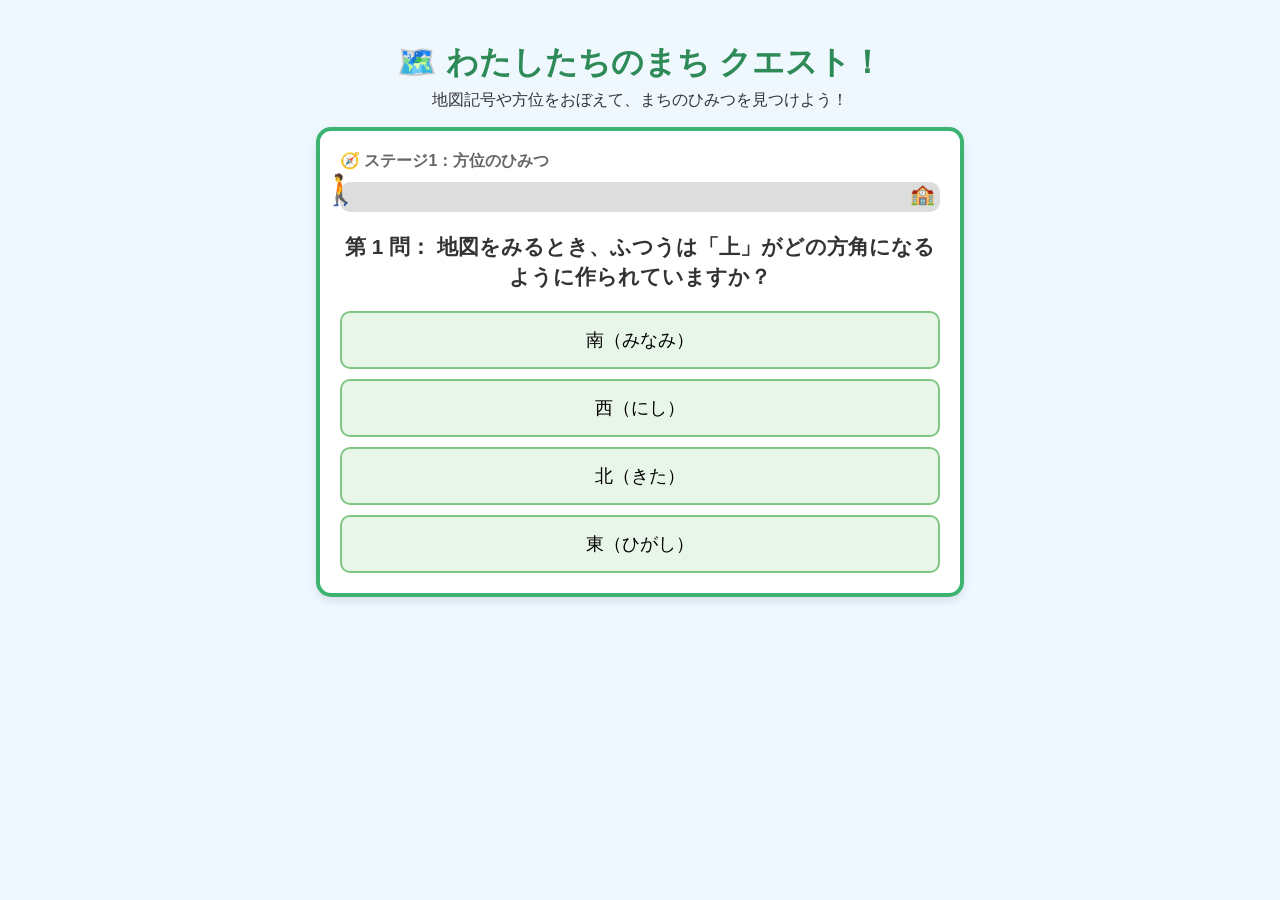
==== unit1.html @ 528d269c "feat: connect unit1.html to badge collection" ====
<!DOCTYPE html>
<html lang="ja">
<head>
    <meta charset="UTF-8">
    <meta name="viewport" content="width=device-width, initial-scale=1.0">
    <title>① わたしたちのまち - たんけんクエスト</title>
    <style>
        body { font-family: 'Hiragino Maru Gothic ProN', 'Meiryo', sans-serif; background-color: #f0f8ff; color: #333; text-align: center; margin: 0; padding: 20px; }
        h1 { color: #2e8b57; margin-bottom: 5px; }
        .game-container { background-color: white; max-width: 600px; margin: 0 auto; border-radius: 15px; padding: 20px; box-shadow: 0 4px 10px rgba(0,0,0,0.1); border: 4px solid #3cb371; }
        
        .status-bar { display: flex; justify-content: space-between; align-items: center; margin-bottom: 10px; font-weight: bold; }
        .combo-text { color: #e91e63; font-size: 1.2em; animation: bounce 0.3s ease; }
        @keyframes bounce { 0% {transform: scale(1);} 50% {transform: scale(1.2);} 100% {transform: scale(1);} }

        .progress-container { width: 100%; background-color: #ddd; border-radius: 10px; margin-bottom: 20px; height: 30px; position: relative; }
        .progress-bar { height: 100%; background-color: #3cb371; border-radius: 10px; width: 0%; transition: width 0.5s ease; }
        .player-icon { position: absolute; top: -10px; left: 0%; font-size: 30px; transition: left 0.5s ease; transform: translateX(-50%); }
        .goal-icon { position: absolute; top: 0; right: 5px; font-size: 20px; }
        
        .question-text { font-size: 1.3em; margin-bottom: 20px; font-weight: bold; min-height: 2em; line-height: 1.4; }
        .question-image { max-width: 100%; height: auto; max-height: 150px; margin-bottom: 20px; border: 2px solid #ddd; border-radius: 10px; display: none; }
        
        .choices { display: flex; flex-direction: column; gap: 10px; }
        .choice-btn { background-color: #e8f5e9; border: 2px solid #81c784; border-radius: 10px; padding: 15px; font-size: 1.1em; cursor: pointer; transition: all 0.2s; }
        .choice-btn:hover { background-color: #c8e6c9; transform: translateY(-2px); }
        .choice-btn:disabled { cursor: not-allowed; opacity: 0.8; }

        #explanation-area { display: none; margin-top: 20px; padding: 15px; background-color: #e8f5e9; border: 2px dashed #4caf50; border-radius: 10px; text-align: left; font-size: 1.1em; color: #1b5e20; }
        .next-btn { margin-top: 15px; padding: 15px 30px; background-color: #4caf50; color: white; border: none; border-radius: 30px; font-size: 1.2em; font-weight: bold; cursor: pointer; width: 100%; box-shadow: 0 4px 0 #2e7d32; }
        .next-btn:active { transform: translateY(4px); box-shadow: none; }

        #result-area { display: none; }
        .result-title { font-size: 2em; color: #ff9800; margin-bottom: 10px; }
        .reflection-box { background-color: #fff9c4; border: 2px solid #fbc02d; border-radius: 10px; padding: 15px; margin: 20px 0; text-align: left; }
        .back-btn { display: inline-block; margin-top: 20px; padding: 10px 20px; background-color: #ff9800; color: white; text-decoration: none; border-radius: 10px; font-weight: bold; }
    </style>
</head>
<body>

    <h1>🗺️ わたしたちのまち クエスト！</h1>
    <p style="margin-top:0;">地図記号や方位をおぼえて、まちのひみつを見つけよう！</p>

    <div class="game-container" id="game-area">
        <div class="status-bar">
            <span id="stage-info" style="color: #666;"></span>
            <span id="combo-display" class="combo-text"></span>
        </div>

        <div class="progress-container">
            <div class="progress-bar" id="progress-bar"></div>
            <div class="player-icon" id="player-icon">🚶</div>
            <div class="goal-icon">🏫</div>
        </div>

        <div class="question-text" id="question-text">ロード中...</div>
        <img id="question-image" class="question-image" src="" alt="問題の画像">
        
        <div class="choices" id="choices-area"></div>

        <div id="explanation-area">
            <div style="font-weight:bold; margin-bottom:5px;">💡 はっけんメモ（なぜかな？）</div>
            <div id="explanation-text"></div>
            <button class="next-btn" onclick="nextQuestion()">次のたんけんへ ➡️</button>
        </div>
    </div>

    <div class="game-container" id="result-area">
        <div class="result-title">たんけん しゅうりょう！</div>
        <p style="font-size: 1.5em;">せいかい：<span id="score"></span> / 10</p>
        <p style="font-size: 1.2em; color: #e91e63; font-weight: bold;">最大連続正解：<span id="max-combo"></span> コンボ！</p>
        <div id="rank-text" style="font-size: 1.3em; font-weight: bold; margin: 10px 0;"></div>
        
        <div class="reflection-box">
            <h3 style="margin-top:0; color: #f57f17;">📝 ノートにふり返りを書こう！</h3>
            <p>きみが一番<b>「おもしろい！」「なるほど！」</b>と思った地図記号や、まちのひみつは何だったかな？<br>理由と一緒に、ノートにまとめてみよう。</p>
        </div>

        <button class="choice-btn" style="width:100%; margin-bottom:10px;" onclick="initGame()">もういちど たんけんする</button>
        <a href="index.html" class="back-btn" style="width:90%;">🏠 ポータルにもどる</a>
    </div>

    <script>
        const AudioContext = window.AudioContext || window.webkitAudioContext;
        let audioCtx;

        function playTone(freq, type, duration, vol=0.1) {
            if (!audioCtx) audioCtx = new AudioContext();
            if (audioCtx.state === 'suspended') audioCtx.resume();
            const oscillator = audioCtx.createOscillator();
            const gainNode = audioCtx.createGain();
            oscillator.type = type;
            oscillator.frequency.value = freq;
            gainNode.gain.setValueAtTime(vol, audioCtx.currentTime);
            gainNode.gain.exponentialRampToValueAtTime(0.001, audioCtx.currentTime + duration);
            oscillator.connect(gainNode);
            gainNode.connect(audioCtx.destination);
            oscillator.start();
            oscillator.stop(audioCtx.currentTime + duration);
        }
        function playSound(type) {
            if (type === 'correct') { playTone(523.25, 'sine', 0.1); setTimeout(() => playTone(659.25, 'sine', 0.2), 100); }
            else if (type === 'incorrect') { playTone(250, 'sawtooth', 0.2, 0.2); setTimeout(() => playTone(200, 'sawtooth', 0.3, 0.2), 150); }
            else if (type === 'clear') { playTone(523.25, 'square', 0.15); setTimeout(() => playTone(523.25, 'square', 0.15), 150); setTimeout(() => playTone(523.25, 'square', 0.15), 300); setTimeout(() => playTone(783.99, 'square', 0.4), 450); }
        }

        const allQuestions = {
            stage1: [
                { q: "太陽がのぼる方角は、どこですか？", c: ["東（ひがし）", "西（にし）", "南（みなみ）", "北（きた）"], a: "東（ひがし）", exp: "朝、太陽は東からのぼって、夕方に西へしずむんだね。これを覚えておくと方位がわかるよ！" },
                { q: "地図をみるとき、ふつうは「上」がどの方角になるように作られていますか？", c: ["北（きた）", "南（みなみ）", "東（ひがし）", "西（にし）"], a: "北（きた）", exp: "地図はいつも「北」が上になるように作られているよ。方位記号の「４」みたいなマークも上を指しているね。" },
                { q: "まちの様子を調べるとき、高いところから見るとどうなりますか？", c: ["遠くまでよく見える", "何も見えなくなる", "声がよく聞こえる"], a: "遠くまでよく見える", exp: "高いところから見ると、まち全体の広がりや、どこに何があるかが一目でわかるね！" }
            ],
            stage2: [
                { q: "「文」という形の地図記号は、何を表していますか？", c: ["学校", "図書館", "交番"], a: "学校", exp: "昔、学校で字（文）を習ったことから「文」という形になったんだよ。" },
                { q: "「交番（こうばん）」を表す地図記号は、どんな形ですか？", c: ["✕（ばつ）の形", "＋（プラス）の形", "〒の形"], a: "✕（ばつ）の形", exp: "交番でおまわりさんが持っている警棒（けいぼう）を交差させた形からきているんだ。" },
                { q: "消防署（しょうぼうしょ）を表す地図記号は、何の形からできていますか？", c: ["さすまた（昔の道具）の形", "ホースの形", "消防車の形"], a: "さすまた（昔の道具）の形", exp: "昔、火事のときに家をこわして火を消すために使っていた「さすまた」という道具の形だよ。" },
                { q: "市役所や区役所を表す地図記号はどれですか？", c: ["◎（二重丸）", "〒の形", "十（漢字のじゅう）"], a: "◎（二重丸）", exp: "まちの中心になる大切な場所だから、◎（二重丸）で地図の中でも目立つようになっているんだ。" },
                { q: "「〒」の形の地図記号は、何を表していますか？", c: ["郵便局（ゆうびんきょく）", "病院", "神社"], a: "郵便局（ゆうびんきょく）", exp: "郵便をあつかっていた「ていしんしょう（逓信省）」という昔の役所の「テ」というカタカナからきているよ。" },
                { q: "「十」の形の地図記号は、何を表していますか？", c: ["病院", "お寺", "交番"], a: "病院", exp: "病院や救急箱、救急車などでよく見る「十字」の形からきているよ。" }
            ],
            stage3: [
                { q: "まちの様子を地図にまとめるとき、便利なものは何ですか？", c: ["地図記号", "温度計", "ストップウォッチ"], a: "地図記号", exp: "文字で「がっこう」と書くよりも、記号を使ったほうが地図がすっきりして見やすくなるね！" },
                { q: "地図の中で、田んぼや畑が多いところには、どんなものがよくありますか？", c: ["ため池や用水路", "大きなビル", "たくさんの電車"], a: "ため池や用水路", exp: "作物（お米や野菜）を育てるためには、たくさんのお水が必要だからだね。" }
            ],
            boss: { 
                q: "みんなにわかりやすい「まちの地図」を作るとき、いちばん大切なことは何かな？", 
                c: ["方位や地図記号を使って、だれが見ても正しくわかるようにかく", "自分の好きな絵だけを、好きなようにかく", "字をできるだけ小さくかいて、たくさん詰めこむ"], 
                a: "方位や地図記号を使って、だれが見ても正しくわかるようにかく", 
                exp: "すばらしい！地図は自分だけじゃなく、他の人が見ても「まちの様子」が正しく伝わることが一番大切なんだね！" 
            }
        };

        let currentQuestions = [];
        let currentQuestionIndex = 0;
        let score = 0, combo = 0, maxCombo = 0;

        function shuffleArray(array) { const newArray = [...array]; for (let i = newArray.length - 1; i > 0; i--) { const j = Math.floor(Math.random() * (i + 1)); [newArray[i], newArray[j]] = [newArray[j], newArray[i]]; } return newArray; }

        function initGame() {
            const s1 = shuffleArray(allQuestions.stage1).slice(0, 3);
            const s2 = shuffleArray(allQuestions.stage2).slice(0, 4);
            const s3 = shuffleArray(allQuestions.stage3).slice(0, 2);
            
            currentQuestions = [...s1, ...s2, ...s3, allQuestions.boss];
            currentQuestionIndex = 0; score = 0; combo = 0; maxCombo = 0;

            document.getElementById('result-area').style.display = 'none';
            document.getElementById('game-area').style.display = 'block';
            document.getElementById('combo-display').textContent = "";
            
            updateProgress();
            showQuestion();
        }

        function showQuestion() {
            document.getElementById('explanation-area').style.display = 'none';
            const qData = currentQuestions[currentQuestionIndex];
            const choicesArea = document.getElementById('choices-area');
            const stageInfo = document.getElementById('stage-info');
            
            if(currentQuestionIndex < 3) stageInfo.textContent = "🧭 ステージ1：方位のひみつ";
            else if(currentQuestionIndex < 7) stageInfo.textContent = "🗺️ ステージ2：地図記号のひみつ";
            else if(currentQuestionIndex < 9) stageInfo.textContent = "🏡 ステージ3：まちの様子";
            else stageInfo.textContent = "👑 さいごの試練：たんけん隊長へ";

            document.getElementById('question-text').textContent = `第 ${currentQuestionIndex + 1} 問： ${qData.q}`;
            
            choicesArea.innerHTML = '';
            const shuffledChoices = shuffleArray(qData.c);

            shuffledChoices.forEach(choice => {
                const btn = document.createElement('button');
                btn.className = 'choice-btn';
                btn.textContent = choice;
                btn.onclick = () => checkAnswer(choice, qData.a, qData.exp, btn);
                choicesArea.appendChild(btn);
            });
        }

        function checkAnswer(selected, correct, expText, btn) {
            const buttons = document.querySelectorAll('.choice-btn');
            buttons.forEach(b => b.disabled = true);

            if (selected === correct) {
                playSound('correct');
                btn.style.backgroundColor = '#81c784';
                btn.innerHTML = "⭕ せいかい！<br>" + btn.textContent;
                score++; combo++;
                if(combo > maxCombo) maxCombo = combo;
                if(combo > 1) document.getElementById('combo-display').textContent = `${combo} 連続正解中！🔥`;
            } else {
                playSound('incorrect');
                btn.style.backgroundColor = '#e57373';
                btn.innerHTML = "❌ ざんねん！<br>" + btn.textContent;
                combo = 0; document.getElementById('combo-display').textContent = "";
                buttons.forEach(b => {
                    if(b.textContent === correct) {
                        b.style.backgroundColor = '#81c784';
                        b.innerHTML = "⭕ こっちが正解！<br>" + b.textContent;
                    }
                });
            }
            document.getElementById('explanation-text').textContent = expText;
            document.getElementById('explanation-area').style.display = 'block';
        }

        function nextQuestion() {
            currentQuestionIndex++;
            updateProgress();
            if (currentQuestionIndex < currentQuestions.length) { showQuestion(); } else { showResult(); }
        }

        function updateProgress() {
            const percentage = (currentQuestionIndex / 10) * 100;
            document.getElementById('progress-bar').style.width = percentage + '%';
            document.getElementById('player-icon').style.left = percentage + '%';
        }

        function showResult() {
            playSound('clear');
            document.getElementById('game-area').style.display = 'none';
            document.getElementById('result-area').style.display = 'block';
            document.getElementById('score').textContent = score;
            document.getElementById('max-combo').textContent = maxCombo;

            let rank = "";
            if (score === 10) rank = "👑 すばらしい！きみは「まちたんけん名人」だ！";
            else if (score >= 8) rank = "🎖️ すごい！「ベテランたんけん隊長」だ！";
            else if (score >= 5) rank = "🚶 よくがんばった！「一人前たんけん隊員」だ！";
            else rank = "🐣 まだまだこれから！「みならい隊員」だ！";
            document.getElementById('rank-text').textContent = rank;
        }

        window.onload = initGame;
    </script>
    <script src="badges.js"></script>
</body>
</html>
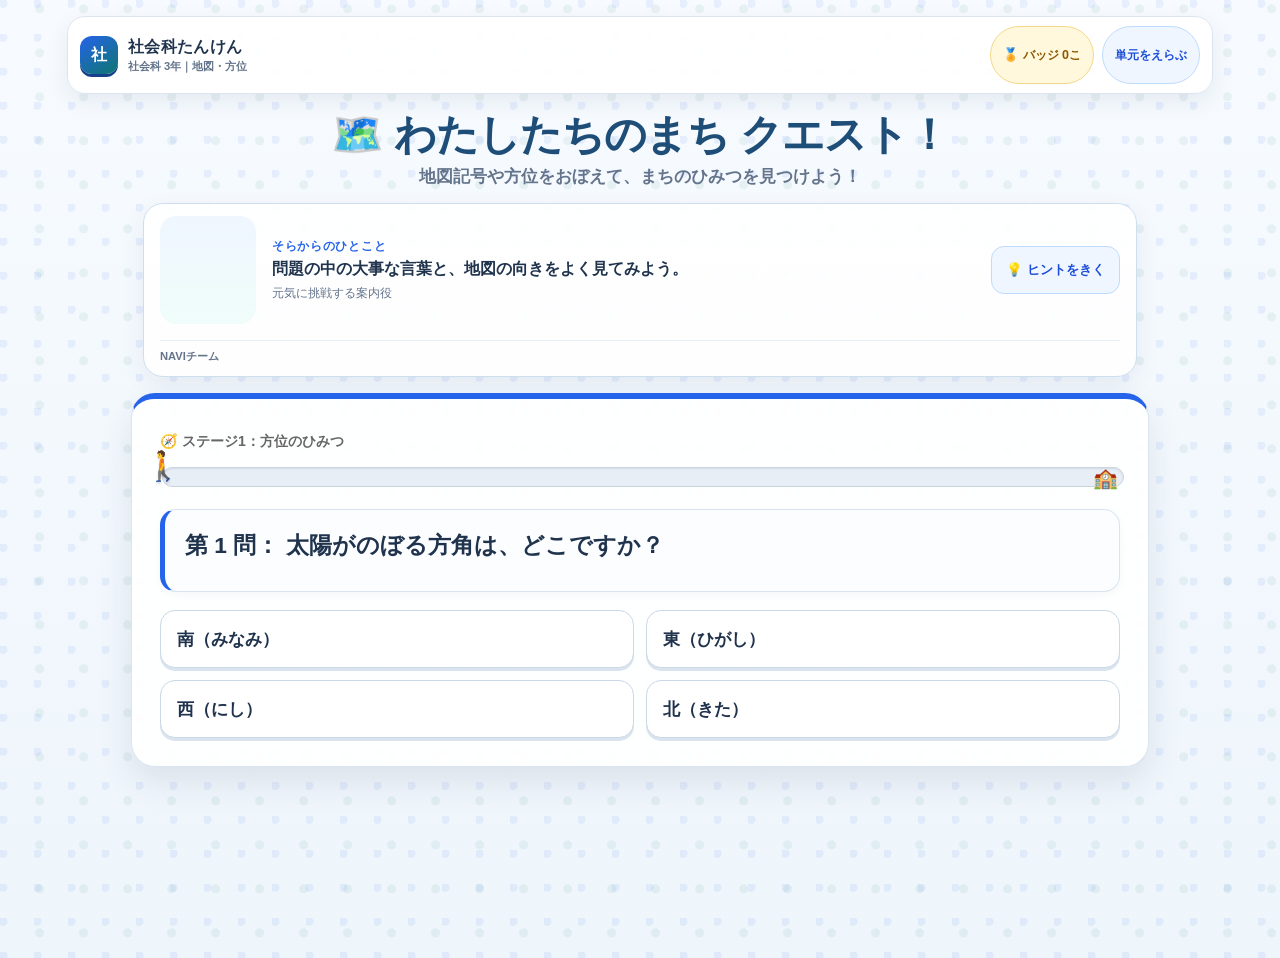
==== commit d5a4d70a: "Apply edu-kit shell and NAVI guidance to unit1.html" ====
--- a/unit1.html
+++ b/unit1.html
@@ -35,7 +35,14 @@
         .reflection-box { background-color: #fff9c4; border: 2px solid #fbc02d; border-radius: 10px; padding: 15px; margin: 20px 0; text-align: left; }
         .back-btn { display: inline-block; margin-top: 20px; padding: 10px 20px; background-color: #ff9800; color: white; text-decoration: none; border-radius: 10px; font-weight: bold; }
     </style>
-</head>
+
+    <!-- edu-kit shared learning styles -->
+    <link rel="stylesheet" href="https://tt-sensei.github.io/edu-effects/css/edu-effects.css">
+    <link rel="stylesheet" href="https://tt-sensei.github.io/edu-effects/css/edu-learning.css">
+    <link rel="stylesheet" href="https://tt-sensei.github.io/edu-effects/css/edu-effects-library.css">
+    <link rel="stylesheet" href="https://tt-sensei.github.io/edu-effects/css/edu-effects-learning-motion.css">
+    <link rel="stylesheet" href="edu-kit-social.css">
+  </head>
 <body>
 
     <h1>🗺️ わたしたちのまち クエスト！</h1>
@@ -233,6 +240,10 @@
 
         window.onload = initGame;
     </script>
+    <!-- edu-kit shared effects and social-studies support -->
+    <script src="https://tt-sensei.github.io/edu-effects/js/edu-effects.js"></script>
+    <script src="edu-kit-social.js"></script>
     <script src="badges.js"></script>
+
 </body>
 </html>
--- a/edu-kit-social.css
+++ b/edu-kit-social.css
@@ -0,0 +1,664 @@
+/* edu-kit selected social-studies shell */
+:root {
+  --social-ink: #20334d;
+  --social-muted: #64748b;
+  --social-line: #dbe4ef;
+  --social-paper: #f5f8fc;
+  --social-blue: #2563eb;
+  --social-teal: #0f766e;
+  --social-gold: #d79b38;
+  --social-coral: #dc713c;
+}
+
+body.edu-page {
+  min-width: 320px;
+  color: var(--social-ink);
+  font-family: -apple-system, BlinkMacSystemFont, "Segoe UI", "Noto Sans JP",
+    "Hiragino Kaku Gothic ProN", Meiryo, sans-serif;
+  -webkit-font-smoothing: antialiased;
+}
+
+.edu-kit-topbar {
+  width: min(100%, 1120px);
+  min-height: 58px;
+  display: flex;
+  align-items: center;
+  justify-content: space-between;
+  gap: 14px;
+  margin: 0 auto 16px;
+  padding: 9px 12px;
+  border: 1px solid var(--social-line);
+  border-radius: 18px;
+  background: rgb(255 255 255 / 94%);
+  box-shadow: 0 8px 22px rgb(31 50 78 / 8%);
+  position: sticky;
+  top: 10px;
+  z-index: 15;
+  text-align: left;
+}
+
+.edu-kit-brand {
+  display: inline-flex;
+  align-items: center;
+  gap: 10px;
+  min-width: 0;
+  color: var(--social-ink);
+  text-decoration: none;
+}
+
+.edu-kit-brand-mark {
+  display: grid;
+  place-items: center;
+  flex: 0 0 auto;
+  width: 38px;
+  height: 38px;
+  border-radius: 12px;
+  color: #fff;
+  background: linear-gradient(145deg, #2563eb, #0f766e);
+  font-weight: 950;
+  box-shadow: 0 3px 0 #173f8a;
+}
+
+.edu-kit-brand-copy {
+  min-width: 0;
+  line-height: 1.25;
+}
+
+.edu-kit-brand-copy strong {
+  display: block;
+  font-size: .98rem;
+  letter-spacing: .02em;
+}
+
+.edu-kit-brand-copy small {
+  display: block;
+  margin-top: 2px;
+  color: var(--social-muted);
+  font-size: .7rem;
+  font-weight: 700;
+}
+
+.edu-kit-topbar-actions {
+  display: flex;
+  align-items: center;
+  justify-content: flex-end;
+  gap: 8px;
+  flex-wrap: wrap;
+}
+
+.edu-kit-badge-count,
+.edu-kit-home-link {
+  min-height: 40px;
+  display: inline-flex;
+  align-items: center;
+  justify-content: center;
+  padding: 8px 12px;
+  border-radius: 999px;
+  font-size: .78rem;
+  font-weight: 850;
+  white-space: nowrap;
+}
+
+.edu-kit-badge-count {
+  color: #8a5700;
+  border: 1px solid #f4d889;
+  background: #fff8dc;
+}
+
+.edu-kit-home-link {
+  color: #1d4ed8;
+  border: 1px solid #bfdbfe;
+  background: #eff6ff;
+  text-decoration: none;
+}
+
+.edu-kit-home-link:hover,
+.edu-kit-home-link:focus-visible {
+  background: #dbeafe;
+}
+
+body.edu-unit-page {
+  min-height: 100vh;
+  padding: 16px 16px 42px;
+  background:
+    radial-gradient(circle at 9% 10%, rgb(37 99 235 / 8%) 0 4px, transparent 5px),
+    radial-gradient(circle at 90% 20%, rgb(15 118 110 / 7%) 0 4px, transparent 5px),
+    linear-gradient(180deg, #f7fbff 0%, #eef5fb 100%);
+  background-size: 34px 34px, 44px 44px, auto;
+}
+
+body.edu-unit-page > h1 {
+  width: min(100%, 1000px);
+  margin: 10px auto 4px;
+  color: #1e4d78;
+  font-size: clamp(1.65rem, 3.8vw, 2.65rem);
+  line-height: 1.2;
+  letter-spacing: -.025em;
+}
+
+body.edu-unit-page > p.edu-unit-lead {
+  width: min(100%, 840px);
+  margin: 0 auto 15px !important;
+  color: var(--social-muted);
+  font-size: clamp(.9rem, 1.7vw, 1.05rem);
+  font-weight: 700;
+}
+
+.edu-coach {
+  width: min(100%, 960px);
+  display: grid;
+  grid-template-columns: 96px minmax(0, 1fr) auto;
+  align-items: center;
+  gap: 16px;
+  margin: 0 auto 16px;
+  padding: 12px 16px;
+  border: 1px solid #cddfed;
+  border-radius: 20px;
+  background: rgb(255 255 255 / 92%);
+  box-shadow: 0 8px 24px rgb(31 50 78 / 7%);
+  text-align: left;
+}
+
+.edu-coach-figure {
+  display: grid;
+  place-items: end center;
+  align-self: stretch;
+  min-height: 108px;
+  border-radius: 16px;
+  background: linear-gradient(180deg, #eff6ff, #f0fdfa);
+  overflow: hidden;
+}
+
+.edu-coach-figure img {
+  width: 86px;
+  height: 118px;
+  object-fit: contain;
+  object-position: bottom center;
+}
+
+.edu-coach-copy {
+  min-width: 0;
+}
+
+.edu-coach-label {
+  display: block;
+  margin-bottom: 3px;
+  color: #2563eb;
+  font-size: .72rem;
+  font-weight: 900;
+  letter-spacing: .06em;
+}
+
+.edu-coach-speech {
+  margin: 0;
+  color: var(--social-ink);
+  font-size: clamp(.88rem, 1.8vw, 1rem);
+  font-weight: 750;
+  line-height: 1.55;
+}
+
+.edu-coach-role {
+  margin: 4px 0 0;
+  color: var(--social-muted);
+  font-size: .72rem;
+}
+
+.edu-hint-button {
+  min-height: 48px;
+  padding: 10px 14px;
+  border: 1px solid #bfdbfe;
+  border-radius: 13px;
+  color: #1d4ed8;
+  background: #eff6ff;
+  font-weight: 850;
+  white-space: nowrap;
+}
+
+.edu-hint-button:hover,
+.edu-hint-button:focus-visible {
+  background: #dbeafe;
+}
+
+.edu-coach-team {
+  grid-column: 1 / -1;
+  display: flex;
+  align-items: center;
+  gap: 10px;
+  padding-top: 8px;
+  border-top: 1px solid #e7eef6;
+}
+
+.edu-coach-team-label {
+  flex: 0 0 auto;
+  color: var(--social-muted);
+  font-size: .7rem;
+  font-weight: 850;
+}
+
+.edu-coach-team-list {
+  min-width: 0;
+  display: flex;
+  align-items: end;
+  gap: 3px;
+}
+
+.edu-coach-team-list img {
+  width: 34px;
+  height: 40px;
+  object-fit: contain;
+  object-position: bottom center;
+}
+
+body.edu-unit-page .game-container {
+  width: min(100%, 960px);
+  max-width: 960px;
+  margin: 0 auto 18px;
+  padding: clamp(16px, 3vw, 28px);
+  border: 1px solid var(--social-line);
+  border-radius: 24px;
+  background: rgb(255 255 255 / 96%);
+  box-shadow: 0 14px 34px rgb(31 50 78 / 10%);
+}
+
+body.edu-unit-page #game-area {
+  border-top: 6px solid var(--social-blue);
+}
+
+body.edu-unit-page #result-area {
+  border-top: 6px solid var(--social-gold);
+}
+
+body.edu-unit-page .status-bar {
+  min-height: 30px;
+  color: var(--social-muted);
+  font-size: .88rem;
+}
+
+body.edu-unit-page .progress-container {
+  height: 18px;
+  margin: 8px 2px 22px;
+  border: 1px solid #cbd5e1;
+  border-radius: 999px;
+  background: #e8eef5;
+  box-shadow: inset 0 1px 2px rgb(31 50 78 / 10%);
+}
+
+body.edu-unit-page .progress-bar {
+  background: linear-gradient(90deg, #2563eb, #0f766e);
+}
+
+body.edu-unit-page .player-icon {
+  top: -19px;
+  font-size: 29px;
+  filter: drop-shadow(0 2px 1px rgb(31 50 78 / 18%));
+}
+
+body.edu-unit-page .goal-icon {
+  top: -2px;
+}
+
+body.edu-unit-page .question-text {
+  margin: 0 0 18px;
+  padding: 18px 20px;
+  border: 1px solid #d8e4ef;
+  border-left: 5px solid var(--social-blue);
+  border-radius: 16px;
+  color: var(--social-ink);
+  background: #fbfdff;
+  font-size: clamp(1.1rem, 2.4vw, 1.42rem);
+  line-height: 1.55;
+  text-align: left;
+  box-shadow: 0 3px 10px rgb(31 50 78 / 4%);
+}
+
+body.edu-unit-page .choices {
+  display: grid;
+  grid-template-columns: repeat(2, minmax(0, 1fr));
+  gap: 12px;
+}
+
+body.edu-unit-page .choice-btn {
+  width: 100%;
+  min-height: 58px;
+  padding: 13px 16px;
+  border: 1px solid #cbd8e6;
+  border-radius: 15px;
+  color: var(--social-ink);
+  background: #fff;
+  font-size: clamp(.95rem, 1.8vw, 1.08rem);
+  font-weight: 750;
+  line-height: 1.4;
+  text-align: left;
+  box-shadow: 0 3px 0 #d9e4ef;
+  position: relative;
+}
+
+body.edu-unit-page .choice-btn:hover {
+  border-color: #93c5fd;
+  background: #eff6ff;
+  transform: translateY(-1px);
+}
+
+body.edu-unit-page .choice-btn:active {
+  transform: translateY(2px);
+  box-shadow: none;
+}
+
+body.edu-unit-page #explanation-area {
+  margin-top: 18px;
+  padding: 17px;
+  border: 1px solid #bbd8ca;
+  border-left: 5px solid var(--social-teal);
+  border-radius: 16px;
+  color: #1f513f;
+  background: #f1fbf7;
+  font-size: 1rem;
+  line-height: 1.65;
+  text-align: left;
+}
+
+body.edu-unit-page .next-btn {
+  min-height: 52px;
+  margin-top: 15px;
+  border-radius: 14px;
+  font-size: 1.05rem;
+}
+
+body.edu-unit-page .edu-result-team {
+  display: block;
+  width: min(100%, 270px);
+  height: 130px;
+  margin: -6px auto 2px;
+  object-fit: contain;
+}
+
+body.edu-unit-page .result-title {
+  line-height: 1.25;
+}
+
+body.edu-unit-page .reflection-box {
+  border-radius: 16px;
+  border-color: #f4d889;
+  background: #fffbed;
+  line-height: 1.65;
+}
+
+body.edu-portal-page {
+  min-height: 100vh;
+  padding: 16px;
+  background:
+    radial-gradient(circle at 12% 12%, rgb(15 118 110 / 11%) 0 4px, transparent 5px),
+    radial-gradient(circle at 88% 30%, rgb(37 99 235 / 10%) 0 4px, transparent 5px),
+    linear-gradient(180deg, #f2fbfc 0%, #f5f8fc 75%);
+  background-size: 36px 36px, 48px 48px, auto;
+}
+
+body.edu-portal-page .header-container {
+  width: min(100%, 1120px);
+  max-width: 1120px;
+  margin: 0 auto 18px;
+  padding: clamp(17px, 3vw, 28px);
+  border: 1px solid #b8dfe2;
+  border-radius: 24px;
+  background: linear-gradient(135deg, #0f766e, #2563eb);
+  box-shadow: 0 11px 0 #0b5961, 0 18px 30px rgb(31 50 78 / 13%);
+  overflow: hidden;
+  position: relative;
+}
+
+body.edu-portal-page .header-container h1 {
+  position: relative;
+  z-index: 1;
+  font-size: clamp(1.7rem, 4.6vw, 3.2rem);
+  line-height: 1.2;
+}
+
+body.edu-portal-page .header-container .subtitle {
+  position: relative;
+  z-index: 1;
+  font-size: clamp(.93rem, 2vw, 1.15rem);
+}
+
+.edu-portal-team-hero {
+  display: block;
+  width: min(100%, 430px);
+  height: 165px;
+  margin: 2px auto -18px;
+  object-fit: contain;
+  object-position: center bottom;
+  filter: drop-shadow(0 7px 2px rgb(9 45 67 / 15%));
+  position: relative;
+  z-index: 1;
+}
+
+body.edu-portal-page .badge-panel {
+  width: min(100%, 1120px);
+  max-width: 1120px;
+  margin: 0 auto 18px;
+  border: 1px solid #c7d9e8;
+  border-top: 5px solid var(--social-gold);
+  border-radius: 20px;
+  background: rgb(255 255 255 / 96%);
+  box-shadow: 0 8px 24px rgb(31 50 78 / 7%);
+}
+
+body.edu-portal-page .badge-grid {
+  grid-template-columns: repeat(auto-fit, minmax(120px, 1fr));
+}
+
+body.edu-portal-page .mission-grid {
+  width: min(100%, 1120px);
+  max-width: 1120px;
+  grid-template-columns: repeat(4, minmax(0, 1fr));
+  gap: 16px;
+}
+
+body.edu-portal-page .mission-card {
+  min-height: 315px;
+  padding: 17px;
+  border: 1px solid #d5e0ea;
+  border-top: 6px solid var(--card-accent, #2563eb);
+  border-bottom: 1px solid #d5e0ea;
+  border-radius: 20px;
+  box-shadow: 0 8px 20px rgb(31 50 78 / 7%);
+  overflow: hidden;
+}
+
+body.edu-portal-page .mission-card:hover {
+  transform: translateY(-3px);
+  box-shadow: 0 13px 26px rgb(31 50 78 / 12%);
+}
+
+body.edu-portal-page .mission-card .icon {
+  margin: 0 0 4px;
+  font-size: 2.35rem;
+}
+
+body.edu-portal-page .mission-card .mission-title {
+  font-size: 1.16rem;
+  line-height: 1.3;
+}
+
+body.edu-portal-page .mission-card .mission-desc {
+  font-size: .88rem;
+  line-height: 1.55;
+}
+
+.mission-navi {
+  display: block;
+  width: 72px;
+  height: 82px;
+  margin: 0 auto 2px;
+  object-fit: contain;
+  object-position: bottom center;
+  filter: drop-shadow(0 3px 1px rgb(31 50 78 / 15%));
+}
+
+body.edu-portal-page .start-btn {
+  min-height: 48px;
+  display: inline-flex;
+  align-items: center;
+  justify-content: center;
+  width: 100%;
+  margin-top: auto;
+  border-radius: 13px;
+  font-size: .98rem;
+}
+
+.edu-team-strip {
+  width: min(100%, 1120px);
+  display: grid;
+  grid-template-columns: auto 1fr;
+  align-items: center;
+  gap: 14px;
+  margin: 20px auto 0;
+  padding: 12px 16px;
+  border: 1px solid #d6e2ed;
+  border-radius: 18px;
+  background: rgb(255 255 255 / 88%);
+  box-shadow: 0 6px 18px rgb(31 50 78 / 6%);
+  text-align: left;
+}
+
+.edu-team-strip strong {
+  color: #1e4d78;
+  font-size: .88rem;
+  white-space: nowrap;
+}
+
+.edu-team-strip-list {
+  display: flex;
+  align-items: end;
+  justify-content: space-around;
+  gap: 5px;
+}
+
+.edu-team-strip-list img {
+  width: 54px;
+  height: 64px;
+  object-fit: contain;
+  object-position: bottom center;
+}
+
+.badge-card {
+  transition: transform 160ms ease, box-shadow 160ms ease;
+}
+
+.badge-card:hover {
+  transform: translateY(-2px);
+  box-shadow: 0 5px 13px rgb(31 50 78 / 9%);
+}
+
+@media (max-width: 980px) {
+  body.edu-portal-page .mission-grid {
+    grid-template-columns: repeat(2, minmax(0, 1fr));
+  }
+}
+
+@media (max-width: 720px) {
+  .edu-kit-topbar {
+    top: 6px;
+    border-radius: 15px;
+  }
+
+  .edu-kit-brand-copy strong {
+    font-size: .88rem;
+  }
+
+  .edu-kit-brand-copy small {
+    display: none;
+  }
+
+  .edu-kit-badge-count,
+  .edu-kit-home-link {
+    min-height: 38px;
+    padding: 7px 9px;
+    font-size: .7rem;
+  }
+
+  body.edu-unit-page,
+  body.edu-portal-page {
+    padding: 10px 10px 28px;
+  }
+
+  .edu-coach {
+    grid-template-columns: 74px minmax(0, 1fr);
+    gap: 10px;
+    padding: 10px;
+  }
+
+  .edu-coach-figure {
+    min-height: 98px;
+  }
+
+  .edu-coach-figure img {
+    width: 70px;
+    height: 104px;
+  }
+
+  .edu-hint-button {
+    grid-column: 2;
+    justify-self: start;
+    min-height: 44px;
+  }
+
+  .edu-coach-team {
+    gap: 7px;
+  }
+
+  .edu-coach-team-list img {
+    width: 28px;
+    height: 36px;
+  }
+
+  body.edu-unit-page .game-container {
+    border-radius: 19px;
+    padding: 14px 12px 18px;
+  }
+
+  body.edu-unit-page .choices {
+    grid-template-columns: 1fr;
+  }
+
+  body.edu-unit-page .choice-btn {
+    min-height: 54px;
+  }
+
+  .edu-portal-team-hero {
+    height: 132px;
+    margin-bottom: -13px;
+  }
+
+  body.edu-portal-page .mission-grid {
+    grid-template-columns: 1fr;
+  }
+
+  body.edu-portal-page .mission-card {
+    min-height: 286px;
+  }
+
+  .edu-team-strip {
+    grid-template-columns: 1fr;
+    gap: 8px;
+    text-align: center;
+  }
+
+  .edu-team-strip-list img {
+    width: 43px;
+    height: 53px;
+  }
+
+  body.edu-unit-page .edu-result-team {
+    height: 105px;
+  }
+}
+
+@media (prefers-reduced-motion: reduce) {
+  .edu-kit-topbar,
+  .edu-coach,
+  .mission-navi,
+  .edu-team-strip-list img,
+  .badge-card {
+    transition: none !important;
+  }
+}
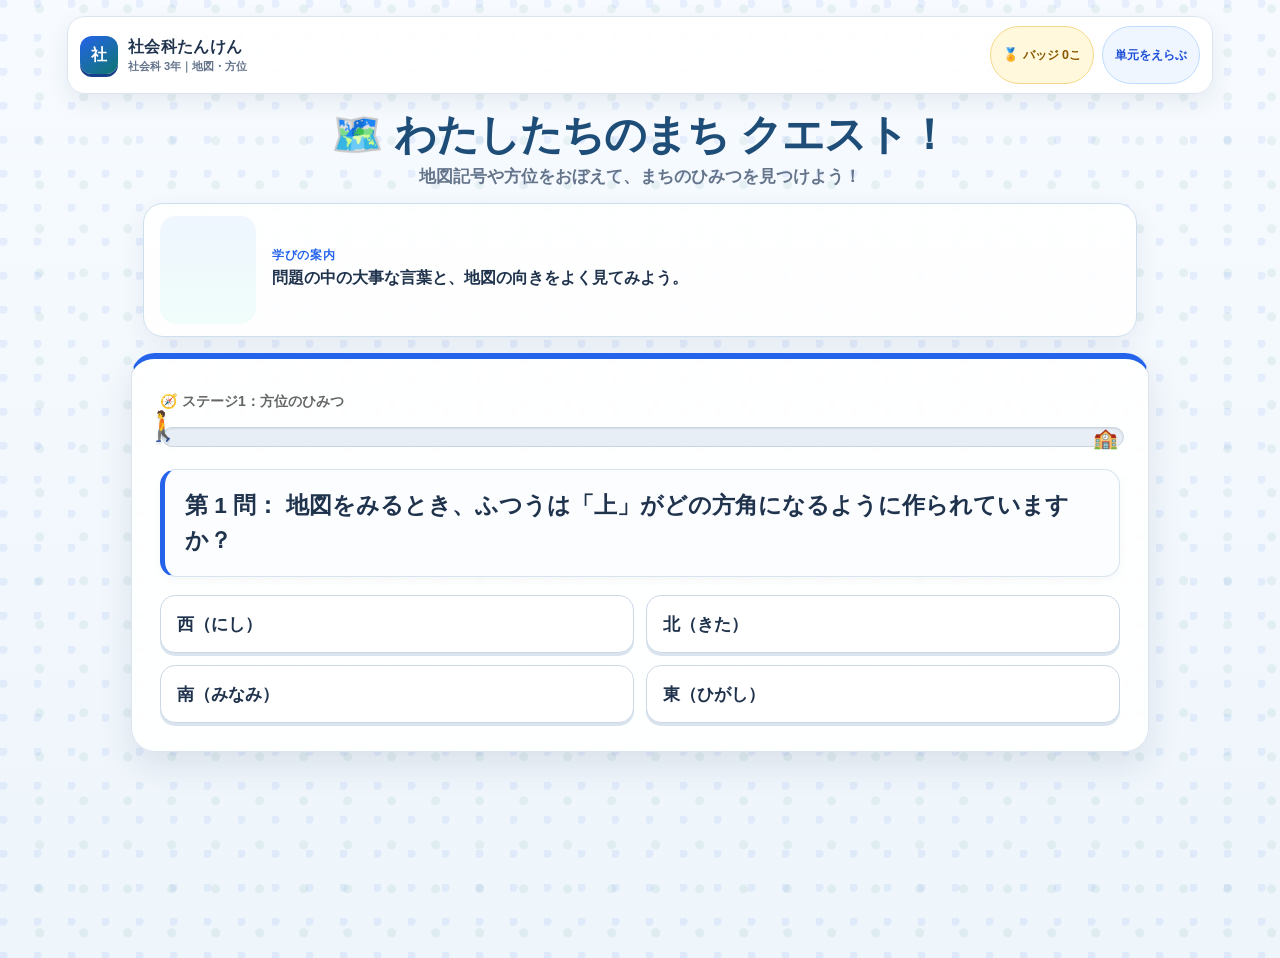
==== commit e567157b: "Refresh edu-kit social assets" ====
--- a/unit1.html
+++ b/unit1.html
@@ -41,7 +41,7 @@
     <link rel="stylesheet" href="https://tt-sensei.github.io/edu-effects/css/edu-learning.css">
     <link rel="stylesheet" href="https://tt-sensei.github.io/edu-effects/css/edu-effects-library.css">
     <link rel="stylesheet" href="https://tt-sensei.github.io/edu-effects/css/edu-effects-learning-motion.css">
-    <link rel="stylesheet" href="edu-kit-social.css">
+    <link rel="stylesheet" href="edu-kit-social.css?v=20260828-2">
   </head>
 <body>
 
@@ -242,7 +242,7 @@
     </script>
     <!-- edu-kit shared effects and social-studies support -->
     <script src="https://tt-sensei.github.io/edu-effects/js/edu-effects.js"></script>
-    <script src="edu-kit-social.js"></script>
+    <script src="edu-kit-social.js?v=20260828-2"></script>
     <script src="badges.js"></script>
 
 </body>
--- a/edu-kit-social.css
+++ b/edu-kit-social.css
@@ -147,7 +147,7 @@
 .edu-coach {
   width: min(100%, 960px);
   display: grid;
-  grid-template-columns: 96px minmax(0, 1fr) auto;
+  grid-template-columns: 96px minmax(0, 1fr);
   align-items: center;
   gap: 16px;
   margin: 0 auto 16px;
@@ -197,57 +197,8 @@
   line-height: 1.55;
 }
 
-.edu-coach-role {
-  margin: 4px 0 0;
-  color: var(--social-muted);
-  font-size: .72rem;
-}
-
-.edu-hint-button {
-  min-height: 48px;
-  padding: 10px 14px;
-  border: 1px solid #bfdbfe;
-  border-radius: 13px;
-  color: #1d4ed8;
-  background: #eff6ff;
-  font-weight: 850;
-  white-space: nowrap;
-}
-
-.edu-hint-button:hover,
-.edu-hint-button:focus-visible {
-  background: #dbeafe;
-}
-
-.edu-coach-team {
-  grid-column: 1 / -1;
-  display: flex;
-  align-items: center;
-  gap: 10px;
-  padding-top: 8px;
-  border-top: 1px solid #e7eef6;
-}
-
-.edu-coach-team-label {
-  flex: 0 0 auto;
-  color: var(--social-muted);
-  font-size: .7rem;
-  font-weight: 850;
-}
-
-.edu-coach-team-list {
-  min-width: 0;
-  display: flex;
-  align-items: end;
-  gap: 3px;
-}
-
-.edu-coach-team-list img {
-  width: 34px;
-  height: 40px;
-  object-fit: contain;
-  object-position: bottom center;
-}
+
+
 
 body.edu-unit-page .game-container {
   width: min(100%, 960px);
@@ -364,13 +315,6 @@
   font-size: 1.05rem;
 }
 
-body.edu-unit-page .edu-result-team {
-  display: block;
-  width: min(100%, 270px);
-  height: 130px;
-  margin: -6px auto 2px;
-  object-fit: contain;
-}
 
 body.edu-unit-page .result-title {
   line-height: 1.25;
@@ -419,17 +363,6 @@
   font-size: clamp(.93rem, 2vw, 1.15rem);
 }
 
-.edu-portal-team-hero {
-  display: block;
-  width: min(100%, 430px);
-  height: 165px;
-  margin: 2px auto -18px;
-  object-fit: contain;
-  object-position: center bottom;
-  filter: drop-shadow(0 7px 2px rgb(9 45 67 / 15%));
-  position: relative;
-  z-index: 1;
-}
 
 body.edu-portal-page .badge-panel {
   width: min(100%, 1120px);
@@ -505,40 +438,6 @@
   font-size: .98rem;
 }
 
-.edu-team-strip {
-  width: min(100%, 1120px);
-  display: grid;
-  grid-template-columns: auto 1fr;
-  align-items: center;
-  gap: 14px;
-  margin: 20px auto 0;
-  padding: 12px 16px;
-  border: 1px solid #d6e2ed;
-  border-radius: 18px;
-  background: rgb(255 255 255 / 88%);
-  box-shadow: 0 6px 18px rgb(31 50 78 / 6%);
-  text-align: left;
-}
-
-.edu-team-strip strong {
-  color: #1e4d78;
-  font-size: .88rem;
-  white-space: nowrap;
-}
-
-.edu-team-strip-list {
-  display: flex;
-  align-items: end;
-  justify-content: space-around;
-  gap: 5px;
-}
-
-.edu-team-strip-list img {
-  width: 54px;
-  height: 64px;
-  object-fit: contain;
-  object-position: bottom center;
-}
 
 .badge-card {
   transition: transform 160ms ease, box-shadow 160ms ease;
@@ -596,21 +495,6 @@
     height: 104px;
   }
 
-  .edu-hint-button {
-    grid-column: 2;
-    justify-self: start;
-    min-height: 44px;
-  }
-
-  .edu-coach-team {
-    gap: 7px;
-  }
-
-  .edu-coach-team-list img {
-    width: 28px;
-    height: 36px;
-  }
-
   body.edu-unit-page .game-container {
     border-radius: 19px;
     padding: 14px 12px 18px;
@@ -624,32 +508,12 @@
     min-height: 54px;
   }
 
-  .edu-portal-team-hero {
-    height: 132px;
-    margin-bottom: -13px;
-  }
-
   body.edu-portal-page .mission-grid {
     grid-template-columns: 1fr;
   }
 
   body.edu-portal-page .mission-card {
     min-height: 286px;
-  }
-
-  .edu-team-strip {
-    grid-template-columns: 1fr;
-    gap: 8px;
-    text-align: center;
-  }
-
-  .edu-team-strip-list img {
-    width: 43px;
-    height: 53px;
-  }
-
-  body.edu-unit-page .edu-result-team {
-    height: 105px;
   }
 }
 
@@ -657,7 +521,6 @@
   .edu-kit-topbar,
   .edu-coach,
   .mission-navi,
-  .edu-team-strip-list img,
   .badge-card {
     transition: none !important;
   }
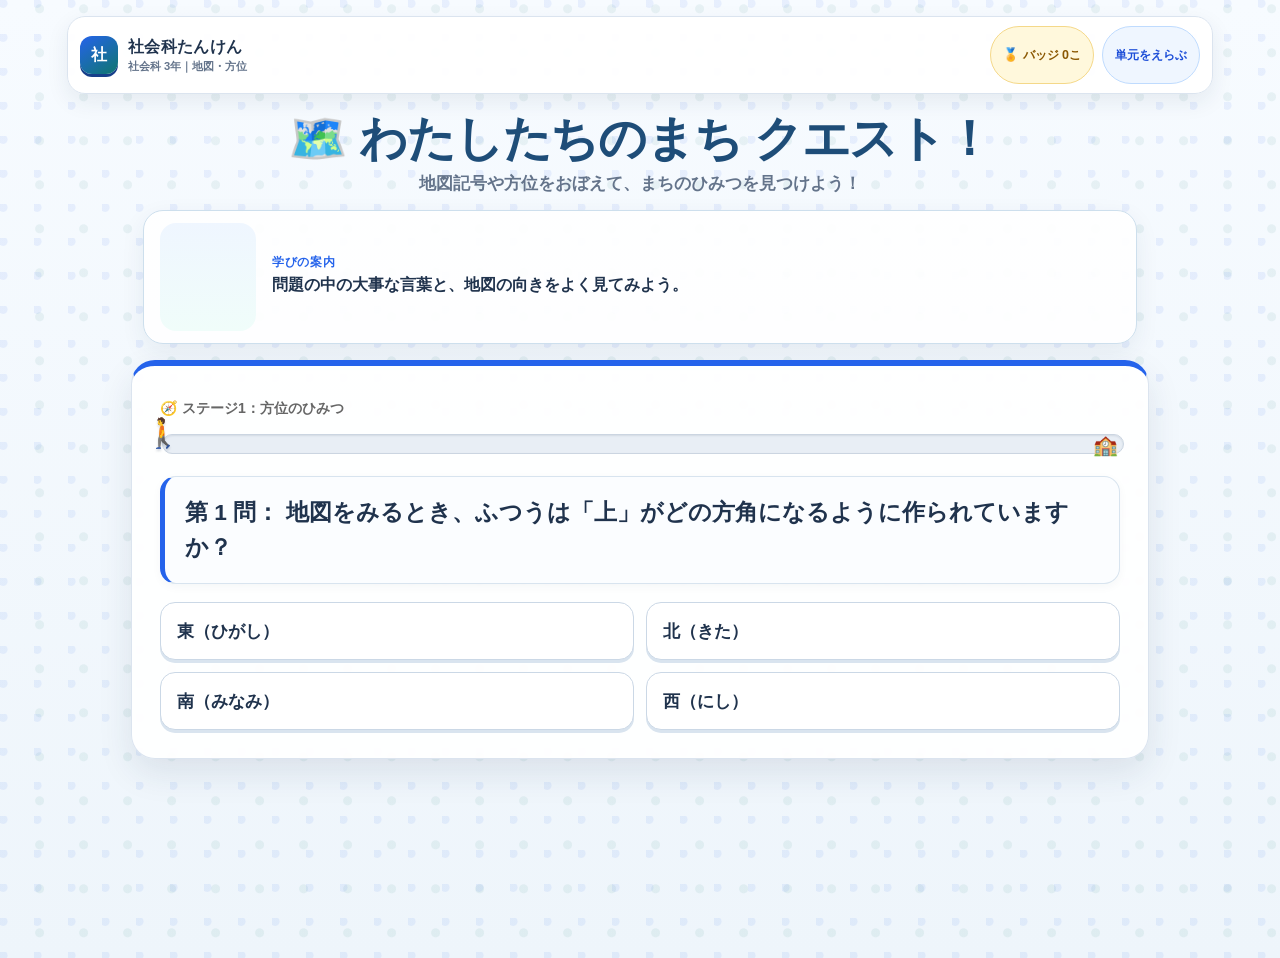
==== commit 8675f504: "Refresh social layout styles" ====
--- a/unit1.html
+++ b/unit1.html
@@ -41,7 +41,7 @@
     <link rel="stylesheet" href="https://tt-sensei.github.io/edu-effects/css/edu-learning.css">
     <link rel="stylesheet" href="https://tt-sensei.github.io/edu-effects/css/edu-effects-library.css">
     <link rel="stylesheet" href="https://tt-sensei.github.io/edu-effects/css/edu-effects-learning-motion.css">
-    <link rel="stylesheet" href="edu-kit-social.css?v=20260828-2">
+    <link rel="stylesheet" href="edu-kit-social.css?v=20260828-3">
   </head>
 <body>
 
--- a/edu-kit-social.css
+++ b/edu-kit-social.css
@@ -131,7 +131,7 @@
   width: min(100%, 1000px);
   margin: 10px auto 4px;
   color: #1e4d78;
-  font-size: clamp(1.65rem, 3.8vw, 2.65rem);
+  font-size: clamp(1.9rem, 4.5vw, 3rem);
   line-height: 1.2;
   letter-spacing: -.025em;
 }
@@ -353,7 +353,7 @@
 body.edu-portal-page .header-container h1 {
   position: relative;
   z-index: 1;
-  font-size: clamp(1.7rem, 4.6vw, 3.2rem);
+  font-size: clamp(2.05rem, 5.6vw, 3.8rem);
   line-height: 1.2;
 }
 
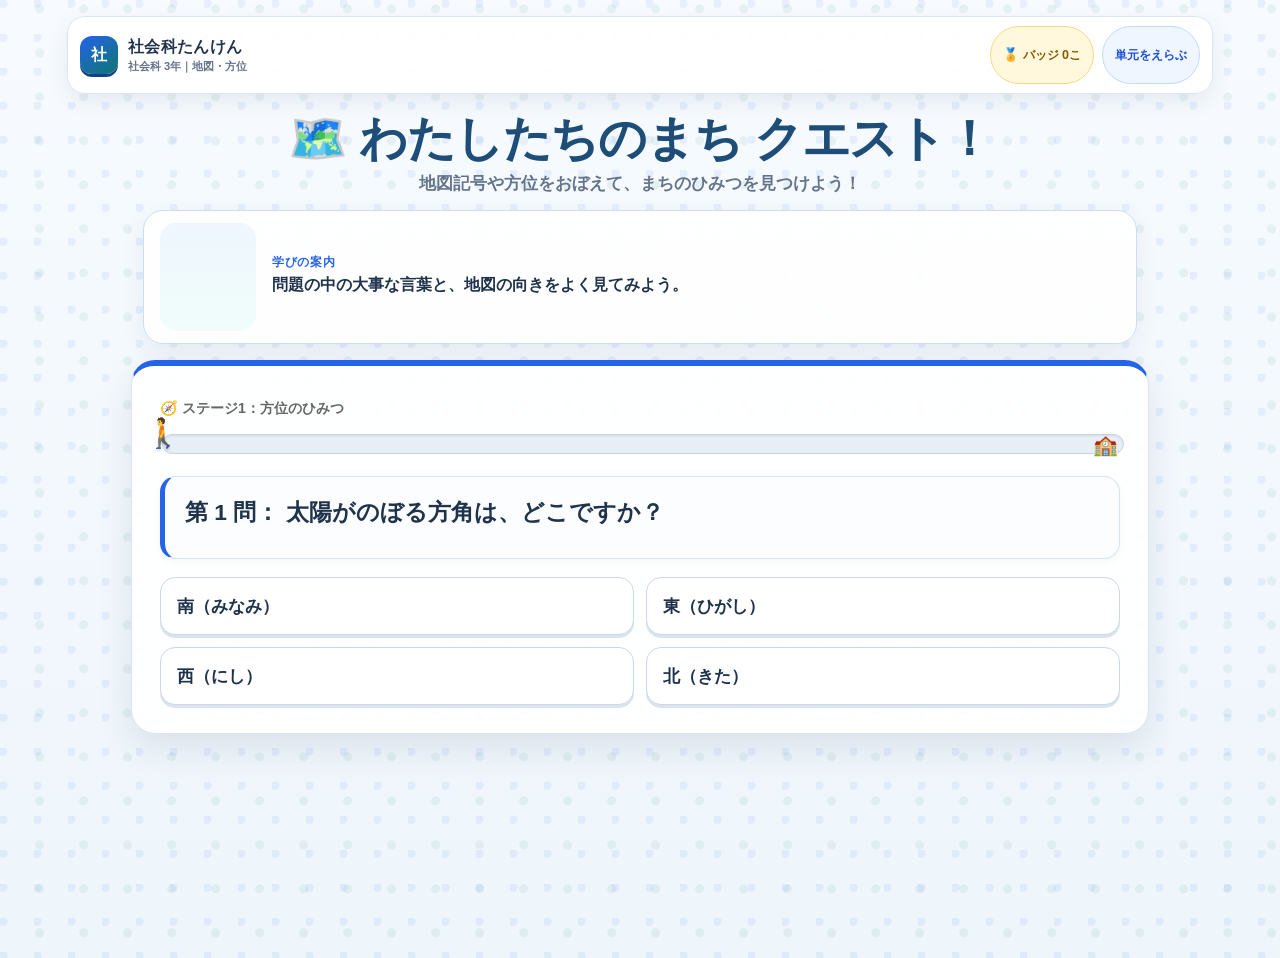
==== commit e45b2570: "Refresh portal background" ====
--- a/unit1.html
+++ b/unit1.html
@@ -41,7 +41,7 @@
     <link rel="stylesheet" href="https://tt-sensei.github.io/edu-effects/css/edu-learning.css">
     <link rel="stylesheet" href="https://tt-sensei.github.io/edu-effects/css/edu-effects-library.css">
     <link rel="stylesheet" href="https://tt-sensei.github.io/edu-effects/css/edu-effects-learning-motion.css">
-    <link rel="stylesheet" href="edu-kit-social.css?v=20260828-3">
+    <link rel="stylesheet" href="edu-kit-social.css?v=20260828-4">
   </head>
 <body>
 
--- a/edu-kit-social.css
+++ b/edu-kit-social.css
@@ -330,11 +330,10 @@
 body.edu-portal-page {
   min-height: 100vh;
   padding: 16px;
+  color: var(--social-ink);
   background:
-    radial-gradient(circle at 12% 12%, rgb(15 118 110 / 11%) 0 4px, transparent 5px),
-    radial-gradient(circle at 88% 30%, rgb(37 99 235 / 10%) 0 4px, transparent 5px),
-    linear-gradient(180deg, #f2fbfc 0%, #f5f8fc 75%);
-  background-size: 36px 36px, 48px 48px, auto;
+    linear-gradient(180deg, rgb(255 255 255 / 72%), rgb(245 248 252 / 88%)),
+    url("https://tt-sensei.github.io/navi-character-/assets/web/backgrounds/daily/daily-shopping-street.webp") center top / cover fixed;
 }
 
 body.edu-portal-page .header-container {
@@ -350,12 +349,7 @@
   position: relative;
 }
 
-body.edu-portal-page .header-container h1 {
-  position: relative;
-  z-index: 1;
-  font-size: clamp(2.05rem, 5.6vw, 3.8rem);
-  line-height: 1.2;
-}
+body.edu-portal-page .header-container h1 { display: none; }
 
 body.edu-portal-page .header-container .subtitle {
   position: relative;
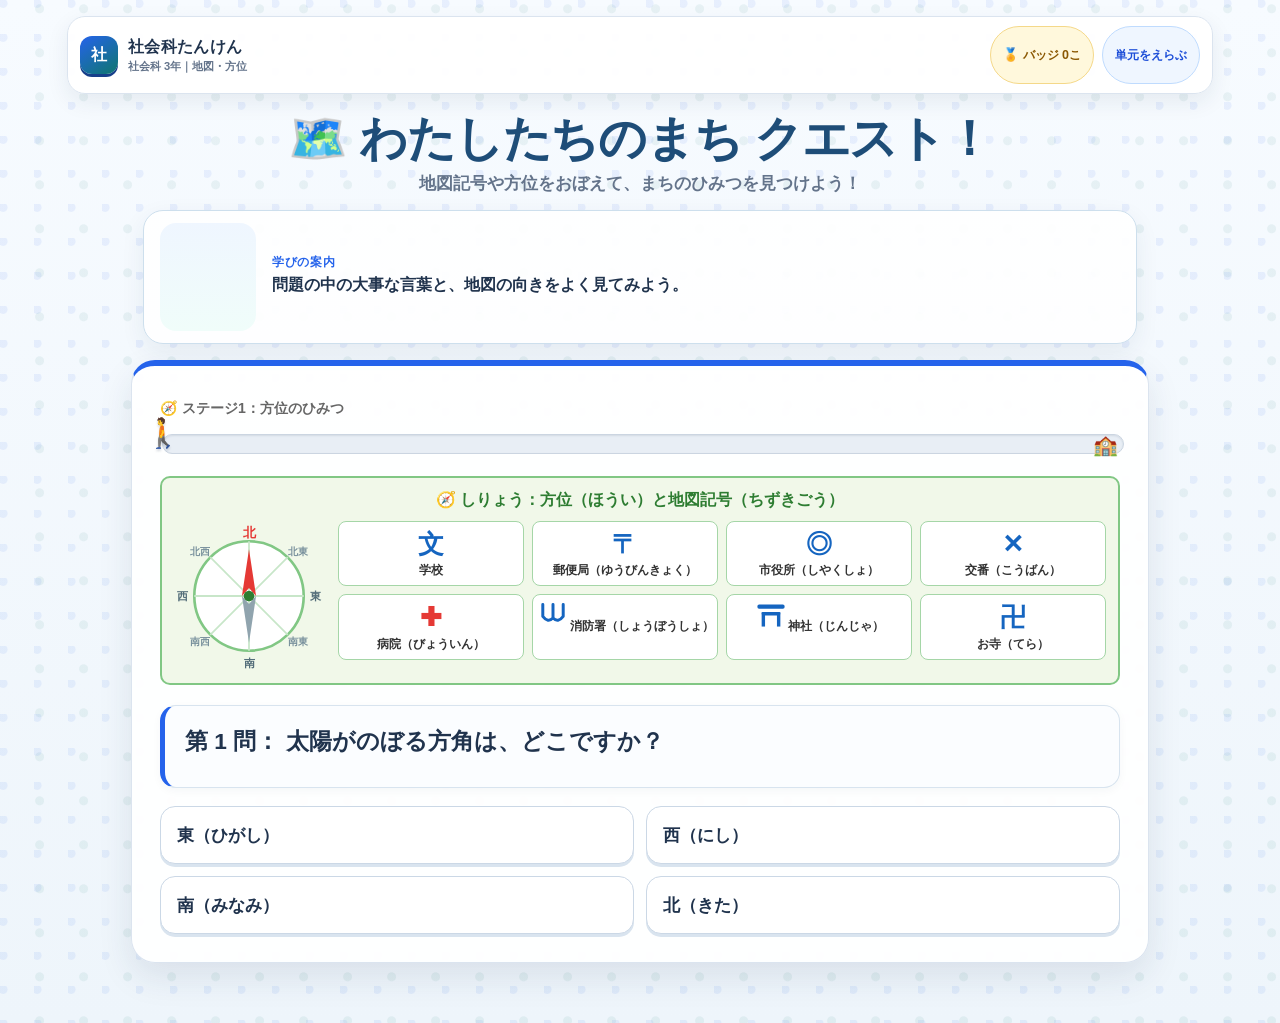
==== commit 2bf511fe: "非特定化と図の追加：unit2を架空の市「あおぞら市」に再構成し地図パネルを追加、unit1に方位・記号パネル、unit3に店内平面図、unit4に工程の流れ図を追加、unit5の火事原因順位を現在の" ====
--- a/unit1.html
+++ b/unit1.html
@@ -20,6 +20,15 @@
         
         .question-text { font-size: 1.3em; margin-bottom: 20px; font-weight: bold; min-height: 2em; line-height: 1.4; }
         .question-image { max-width: 100%; height: auto; max-height: 150px; margin-bottom: 20px; border: 2px solid #ddd; border-radius: 10px; display: none; }
+
+        /* 資料パネル */
+        .panel-area { background-color: #f1f8e9; border: 2px solid #81c784; border-radius: 10px; padding: 12px; margin-bottom: 20px; }
+        .panel-title { font-weight: bold; color: #2e7d32; margin-bottom: 10px; }
+        .panel-flex { display: flex; gap: 14px; flex-wrap: wrap; justify-content: center; align-items: flex-start; }
+        .symbol-grid { display: grid; grid-template-columns: repeat(4, 1fr); gap: 8px; flex: 1; min-width: 270px; }
+        .symbol-item { background-color: #fff; border: 1.5px solid #a5d6a7; border-radius: 8px; padding: 6px 2px; }
+        .symbol-glyph { font-size: 26px; font-weight: bold; color: #1565c0; display: block; line-height: 1.25; }
+        .symbol-name { font-size: 12px; font-weight: bold; color: #333; }
         
         .choices { display: flex; flex-direction: column; gap: 10px; }
         .choice-btn { background-color: #e8f5e9; border: 2px solid #81c784; border-radius: 10px; padding: 15px; font-size: 1.1em; cursor: pointer; transition: all 0.2s; }
@@ -58,6 +67,42 @@
             <div class="progress-bar" id="progress-bar"></div>
             <div class="player-icon" id="player-icon">🚶</div>
             <div class="goal-icon">🏫</div>
+        </div>
+
+        <div class="panel-area">
+            <div class="panel-title">🧭 しりょう：方位（ほうい）と地図記号（ちずきごう）</div>
+            <div class="panel-flex">
+                <svg viewBox="0 0 170 170" width="150" height="150" role="img" aria-label="八方位のコンパス" font-family="'Hiragino Maru Gothic ProN','Meiryo',sans-serif">
+                    <circle cx="85" cy="85" r="62" fill="#ffffff" stroke="#81c784" stroke-width="3"/>
+                    <g stroke="#c8e6c9" stroke-width="2">
+                        <line x1="85" y1="23" x2="85" y2="147"/>
+                        <line x1="23" y1="85" x2="147" y2="85"/>
+                        <line x1="41" y1="41" x2="129" y2="129"/>
+                        <line x1="129" y1="41" x2="41" y2="129"/>
+                    </g>
+                    <polygon points="85,32 93,85 85,76 77,85" fill="#e53935"/>
+                    <polygon points="85,138 77,85 85,94 93,85" fill="#90a4ae"/>
+                    <circle cx="85" cy="85" r="6" fill="#2e7d32"/>
+                    <text x="85" y="18" text-anchor="middle" font-size="15" font-weight="bold" fill="#e53935">北</text>
+                    <text x="85" y="166" text-anchor="middle" font-size="13" font-weight="bold" fill="#546e7a">南</text>
+                    <text x="160" y="90" text-anchor="middle" font-size="13" font-weight="bold" fill="#546e7a">東</text>
+                    <text x="10" y="90" text-anchor="middle" font-size="13" font-weight="bold" fill="#546e7a">西</text>
+                    <text x="140" y="38" text-anchor="middle" font-size="11" font-weight="bold" fill="#78909c">北東</text>
+                    <text x="140" y="140" text-anchor="middle" font-size="11" font-weight="bold" fill="#78909c">南東</text>
+                    <text x="30" y="140" text-anchor="middle" font-size="11" font-weight="bold" fill="#78909c">南西</text>
+                    <text x="30" y="38" text-anchor="middle" font-size="11" font-weight="bold" fill="#78909c">北西</text>
+                </svg>
+                <div class="symbol-grid">
+                    <div class="symbol-item"><span class="symbol-glyph">文</span><span class="symbol-name">学校</span></div>
+                    <div class="symbol-item"><span class="symbol-glyph">〒</span><span class="symbol-name">郵便局（ゆうびんきょく）</span></div>
+                    <div class="symbol-item"><span class="symbol-glyph">◎</span><span class="symbol-name">市役所（しやくしょ）</span></div>
+                    <div class="symbol-item"><span class="symbol-glyph">✕</span><span class="symbol-name">交番（こうばん）</span></div>
+                    <div class="symbol-item"><span class="symbol-glyph" style="color:#e53935;">✚</span><span class="symbol-name">病院（びょういん）</span></div>
+                    <div class="symbol-item"><svg viewBox="0 0 40 34" width="34" height="29" aria-label="消防署の記号"><g stroke="#1565c0" stroke-width="3.5" fill="none" stroke-linecap="round"><path d="M8 4 v14 M20 4 v16 M32 4 v14 M8 18 q6 8 12 2 q6 6 12 -2"/></g></svg><span class="symbol-name">消防署（しょうぼうしょ）</span></div>
+                    <div class="symbol-item"><svg viewBox="0 0 40 34" width="34" height="29" aria-label="神社の記号"><g fill="#1565c0"><rect x="4" y="4" width="32" height="5" rx="2"/><rect x="9" y="13" width="22" height="4" rx="2"/><rect x="9" y="13" width="4" height="17"/><rect x="27" y="13" width="4" height="17"/></g></svg><span class="symbol-name">神社（じんじゃ）</span></div>
+                    <div class="symbol-item"><span class="symbol-glyph">卍</span><span class="symbol-name">お寺（てら）</span></div>
+                </div>
+            </div>
         </div>
 
         <div class="question-text" id="question-text">ロード中...</div>
@@ -114,7 +159,7 @@
         const allQuestions = {
             stage1: [
                 { q: "太陽がのぼる方角は、どこですか？", c: ["東（ひがし）", "西（にし）", "南（みなみ）", "北（きた）"], a: "東（ひがし）", exp: "朝、太陽は東からのぼって、夕方に西へしずむんだね。これを覚えておくと方位がわかるよ！" },
-                { q: "地図をみるとき、ふつうは「上」がどの方角になるように作られていますか？", c: ["北（きた）", "南（みなみ）", "東（ひがし）", "西（にし）"], a: "北（きた）", exp: "地図はいつも「北」が上になるように作られているよ。方位記号の「４」みたいなマークも上を指しているね。" },
+                { q: "地図をみるとき、ふつうは「上」がどの方角になるように作られていますか？", c: ["北（きた）", "南（みなみ）", "東（ひがし）", "西（にし）"], a: "北（きた）", exp: "地図はふつう「北」が上になるように作られているよ。方位記号（ほういきごう）の矢印も、北を指しているね。上のしりょうのコンパスでもたしかめよう！" },
                 { q: "まちの様子を調べるとき、高いところから見るとどうなりますか？", c: ["遠くまでよく見える", "何も見えなくなる", "声がよく聞こえる"], a: "遠くまでよく見える", exp: "高いところから見ると、まち全体の広がりや、どこに何があるかが一目でわかるね！" }
             ],
             stage2: [
@@ -123,7 +168,9 @@
                 { q: "消防署（しょうぼうしょ）を表す地図記号は、何の形からできていますか？", c: ["さすまた（昔の道具）の形", "ホースの形", "消防車の形"], a: "さすまた（昔の道具）の形", exp: "昔、火事のときに家をこわして火を消すために使っていた「さすまた」という道具の形だよ。" },
                 { q: "市役所や区役所を表す地図記号はどれですか？", c: ["◎（二重丸）", "〒の形", "十（漢字のじゅう）"], a: "◎（二重丸）", exp: "まちの中心になる大切な場所だから、◎（二重丸）で地図の中でも目立つようになっているんだ。" },
                 { q: "「〒」の形の地図記号は、何を表していますか？", c: ["郵便局（ゆうびんきょく）", "病院", "神社"], a: "郵便局（ゆうびんきょく）", exp: "郵便をあつかっていた「ていしんしょう（逓信省）」という昔の役所の「テ」というカタカナからきているよ。" },
-                { q: "「十」の形の地図記号は、何を表していますか？", c: ["病院", "お寺", "交番"], a: "病院", exp: "病院や救急箱、救急車などでよく見る「十字」の形からきているよ。" }
+                { q: "「十」の形の地図記号は、何を表していますか？", c: ["病院", "お寺", "交番"], a: "病院", exp: "病院や救急箱、救急車などでよく見る「十字」の形からきているよ。" },
+                { q: "上のしりょうを見よう。鳥居（とりい）の形の地図記号は、何を表していますか？", c: ["神社（じんじゃ）", "お寺", "学校"], a: "神社（じんじゃ）", exp: "神社の入口にある「鳥居」の形が、そのまま記号になったんだよ。" },
+                { q: "上のしりょうを見よう。「卍（まんじ）」の形の地図記号は、何を表していますか？", c: ["お寺（てら）", "神社（じんじゃ）", "病院"], a: "お寺（てら）", exp: "お寺の記号は「卍」の形。神社の鳥居の記号とまちがえやすいから、気をつけよう！" }
             ],
             stage3: [
                 { q: "まちの様子を地図にまとめるとき、便利なものは何ですか？", c: ["地図記号", "温度計", "ストップウォッチ"], a: "地図記号", exp: "文字で「がっこう」と書くよりも、記号を使ったほうが地図がすっきりして見やすくなるね！" },
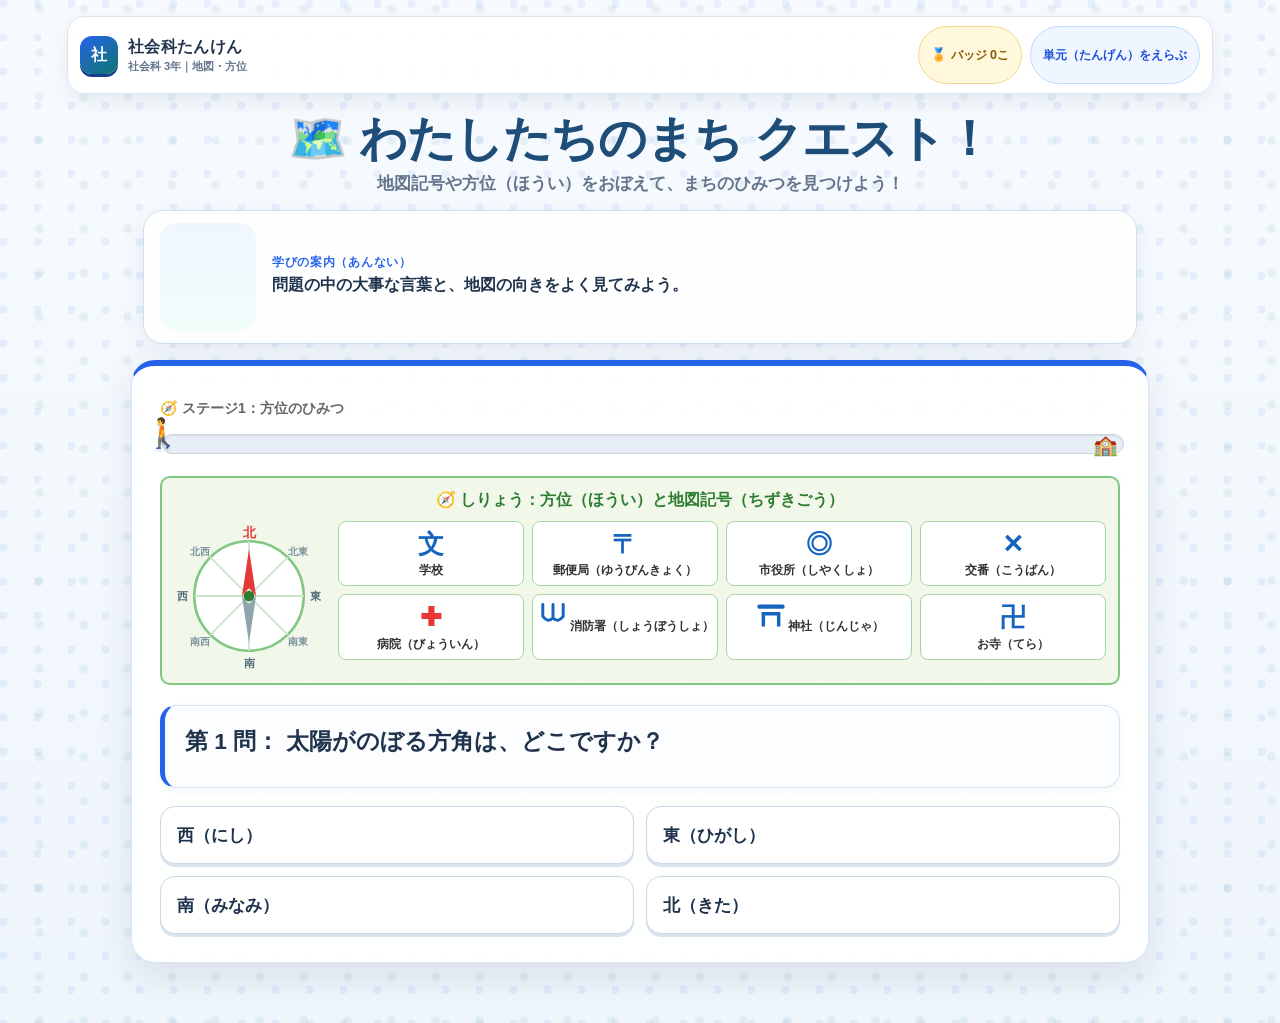
==== commit 9943528b: "問題の総見直しとふりがな総点検（全106問点検・解説と選択肢の手直し・括弧読みを全面追加）" ====
--- a/unit1.html
+++ b/unit1.html
@@ -55,7 +55,7 @@
 <body>
 
     <h1>🗺️ わたしたちのまち クエスト！</h1>
-    <p style="margin-top:0;">地図記号や方位をおぼえて、まちのひみつを見つけよう！</p>
+    <p style="margin-top:0;">地図記号や方位（ほうい）をおぼえて、まちのひみつを見つけよう！</p>
 
     <div class="game-container" id="game-area">
         <div class="status-bar">
@@ -98,7 +98,7 @@
                     <div class="symbol-item"><span class="symbol-glyph">◎</span><span class="symbol-name">市役所（しやくしょ）</span></div>
                     <div class="symbol-item"><span class="symbol-glyph">✕</span><span class="symbol-name">交番（こうばん）</span></div>
                     <div class="symbol-item"><span class="symbol-glyph" style="color:#e53935;">✚</span><span class="symbol-name">病院（びょういん）</span></div>
-                    <div class="symbol-item"><svg viewBox="0 0 40 34" width="34" height="29" aria-label="消防署の記号"><g stroke="#1565c0" stroke-width="3.5" fill="none" stroke-linecap="round"><path d="M8 4 v14 M20 4 v16 M32 4 v14 M8 18 q6 8 12 2 q6 6 12 -2"/></g></svg><span class="symbol-name">消防署（しょうぼうしょ）</span></div>
+                    <div class="symbol-item"><svg viewBox="0 0 40 34" width="34" height="29" aria-label="消防署（しょうぼうしょ）の記号"><g stroke="#1565c0" stroke-width="3.5" fill="none" stroke-linecap="round"><path d="M8 4 v14 M20 4 v16 M32 4 v14 M8 18 q6 8 12 2 q6 6 12 -2"/></g></svg><span class="symbol-name">消防署（しょうぼうしょ）</span></div>
                     <div class="symbol-item"><svg viewBox="0 0 40 34" width="34" height="29" aria-label="神社の記号"><g fill="#1565c0"><rect x="4" y="4" width="32" height="5" rx="2"/><rect x="9" y="13" width="22" height="4" rx="2"/><rect x="9" y="13" width="4" height="17"/><rect x="27" y="13" width="4" height="17"/></g></svg><span class="symbol-name">神社（じんじゃ）</span></div>
                     <div class="symbol-item"><span class="symbol-glyph">卍</span><span class="symbol-name">お寺（てら）</span></div>
                 </div>
@@ -125,7 +125,7 @@
         
         <div class="reflection-box">
             <h3 style="margin-top:0; color: #f57f17;">📝 ノートにふり返りを書こう！</h3>
-            <p>きみが一番<b>「おもしろい！」「なるほど！」</b>と思った地図記号や、まちのひみつは何だったかな？<br>理由と一緒に、ノートにまとめてみよう。</p>
+            <p>きみが一番<b>「おもしろい！」「なるほど！」</b>と思った地図記号や、まちのひみつは何だったかな？<br>理由と一緒（いっしょ）に、ノートにまとめてみよう。</p>
         </div>
 
         <button class="choice-btn" style="width:100%; margin-bottom:10px;" onclick="initGame()">もういちど たんけんする</button>
@@ -158,22 +158,22 @@
 
         const allQuestions = {
             stage1: [
-                { q: "太陽がのぼる方角は、どこですか？", c: ["東（ひがし）", "西（にし）", "南（みなみ）", "北（きた）"], a: "東（ひがし）", exp: "朝、太陽は東からのぼって、夕方に西へしずむんだね。これを覚えておくと方位がわかるよ！" },
+                { q: "太陽がのぼる方角は、どこですか？", c: ["東（ひがし）", "西（にし）", "南（みなみ）", "北（きた）"], a: "東（ひがし）", exp: "朝、太陽は東からのぼって、夕方に西へしずむんだね。これを覚えておくと方位（ほうい）がわかるよ！" },
                 { q: "地図をみるとき、ふつうは「上」がどの方角になるように作られていますか？", c: ["北（きた）", "南（みなみ）", "東（ひがし）", "西（にし）"], a: "北（きた）", exp: "地図はふつう「北」が上になるように作られているよ。方位記号（ほういきごう）の矢印も、北を指しているね。上のしりょうのコンパスでもたしかめよう！" },
-                { q: "まちの様子を調べるとき、高いところから見るとどうなりますか？", c: ["遠くまでよく見える", "何も見えなくなる", "声がよく聞こえる"], a: "遠くまでよく見える", exp: "高いところから見ると、まち全体の広がりや、どこに何があるかが一目でわかるね！" }
+                { q: "まちの様子を調べるとき、高いところから見るとどうなりますか？", c: ["遠くまでよく見える", "近くのものが大きく見える", "まちの人の声がよく聞こえる"], a: "遠くまでよく見える", exp: "高いところから見ると、まち全体の広がりや、どこに何があるかが一目でわかるね！" }
             ],
             stage2: [
                 { q: "「文」という形の地図記号は、何を表していますか？", c: ["学校", "図書館", "交番"], a: "学校", exp: "昔、学校で字（文）を習ったことから「文」という形になったんだよ。" },
-                { q: "「交番（こうばん）」を表す地図記号は、どんな形ですか？", c: ["✕（ばつ）の形", "＋（プラス）の形", "〒の形"], a: "✕（ばつ）の形", exp: "交番でおまわりさんが持っている警棒（けいぼう）を交差させた形からきているんだ。" },
-                { q: "消防署（しょうぼうしょ）を表す地図記号は、何の形からできていますか？", c: ["さすまた（昔の道具）の形", "ホースの形", "消防車の形"], a: "さすまた（昔の道具）の形", exp: "昔、火事のときに家をこわして火を消すために使っていた「さすまた」という道具の形だよ。" },
-                { q: "市役所や区役所を表す地図記号はどれですか？", c: ["◎（二重丸）", "〒の形", "十（漢字のじゅう）"], a: "◎（二重丸）", exp: "まちの中心になる大切な場所だから、◎（二重丸）で地図の中でも目立つようになっているんだ。" },
-                { q: "「〒」の形の地図記号は、何を表していますか？", c: ["郵便局（ゆうびんきょく）", "病院", "神社"], a: "郵便局（ゆうびんきょく）", exp: "郵便をあつかっていた「ていしんしょう（逓信省）」という昔の役所の「テ」というカタカナからきているよ。" },
-                { q: "「十」の形の地図記号は、何を表していますか？", c: ["病院", "お寺", "交番"], a: "病院", exp: "病院や救急箱、救急車などでよく見る「十字」の形からきているよ。" },
+                { q: "「交番（こうばん）」を表す地図記号は、どんな形ですか？", c: ["✕（ばつ）の形", "＋（プラス）の形", "〒の形"], a: "✕（ばつ）の形", exp: "交番でおまわりさんが持っている警棒（けいぼう）を交差（こうさ）させた形からきているんだ。" },
+                { q: "消防署（しょうぼうしょ）を表す地図記号は、何の形からできていますか？", c: ["さすまた（昔の道具）の形", "ホースの形", "消防車（しょうぼうしゃ）の形"], a: "さすまた（昔の道具）の形", exp: "昔、火事のときに家をこわして火を消すために使っていた「さすまた」という道具の形だよ。" },
+                { q: "市役所や区役所を表す地図記号はどれですか？", c: ["◎（二重丸）", "〒の形", "十の形"], a: "◎（二重丸）", exp: "市役所や区役所は、◎（二重丸）の記号で表すよ。まちの中心になる、大切な場所だね。" },
+                { q: "「〒」の形の地図記号は、何を表していますか？", c: ["郵便局（ゆうびんきょく）", "病院", "神社"], a: "郵便局（ゆうびんきょく）", exp: "郵便をあつかっていた「逓信省（ていしんしょう）」という昔の役所の「テ」というカタカナからきているよ。" },
+                { q: "「十」の形の地図記号は、何を表していますか？", c: ["病院", "お寺", "交番"], a: "病院", exp: "病院や救急箱（きゅうきゅうばこ）、救急車（きゅうきゅうしゃ）などでよく見る「十字」の形からきているよ。" },
                 { q: "上のしりょうを見よう。鳥居（とりい）の形の地図記号は、何を表していますか？", c: ["神社（じんじゃ）", "お寺", "学校"], a: "神社（じんじゃ）", exp: "神社の入口にある「鳥居」の形が、そのまま記号になったんだよ。" },
                 { q: "上のしりょうを見よう。「卍（まんじ）」の形の地図記号は、何を表していますか？", c: ["お寺（てら）", "神社（じんじゃ）", "病院"], a: "お寺（てら）", exp: "お寺の記号は「卍」の形。神社の鳥居の記号とまちがえやすいから、気をつけよう！" }
             ],
             stage3: [
-                { q: "まちの様子を地図にまとめるとき、便利なものは何ですか？", c: ["地図記号", "温度計", "ストップウォッチ"], a: "地図記号", exp: "文字で「がっこう」と書くよりも、記号を使ったほうが地図がすっきりして見やすくなるね！" },
+                { q: "まちの様子を地図にまとめるとき、便利（べんり）なものは何ですか？", c: ["地図記号", "温度計", "ストップウォッチ"], a: "地図記号", exp: "文字で「がっこう」と書くよりも、記号を使ったほうが地図がすっきりして見やすくなるね！" },
                 { q: "地図の中で、田んぼや畑が多いところには、どんなものがよくありますか？", c: ["ため池や用水路", "大きなビル", "たくさんの電車"], a: "ため池や用水路", exp: "作物（お米や野菜）を育てるためには、たくさんのお水が必要だからだね。" }
             ],
             boss: { 
@@ -215,7 +215,7 @@
             if(currentQuestionIndex < 3) stageInfo.textContent = "🧭 ステージ1：方位のひみつ";
             else if(currentQuestionIndex < 7) stageInfo.textContent = "🗺️ ステージ2：地図記号のひみつ";
             else if(currentQuestionIndex < 9) stageInfo.textContent = "🏡 ステージ3：まちの様子";
-            else stageInfo.textContent = "👑 さいごの試練：たんけん隊長へ";
+            else stageInfo.textContent = "👑 さいごの試練（しれん）：たんけん隊長（たいちょう）へ";
 
             document.getElementById('question-text').textContent = `第 ${currentQuestionIndex + 1} 問： ${qData.q}`;
             
@@ -279,9 +279,9 @@
 
             let rank = "";
             if (score === 10) rank = "👑 すばらしい！きみは「まちたんけん名人」だ！";
-            else if (score >= 8) rank = "🎖️ すごい！「ベテランたんけん隊長」だ！";
-            else if (score >= 5) rank = "🚶 よくがんばった！「一人前たんけん隊員」だ！";
-            else rank = "🐣 まだまだこれから！「みならい隊員」だ！";
+            else if (score >= 8) rank = "🎖️ すごい！「ベテランたんけん隊長（たいちょう）」だ！";
+            else if (score >= 5) rank = "🚶 よくがんばった！「一人前たんけん隊員（たいいん）」だ！";
+            else rank = "🐣 まだまだこれから！「みならい隊員（たいいん）」だ！";
             document.getElementById('rank-text').textContent = rank;
         }
 
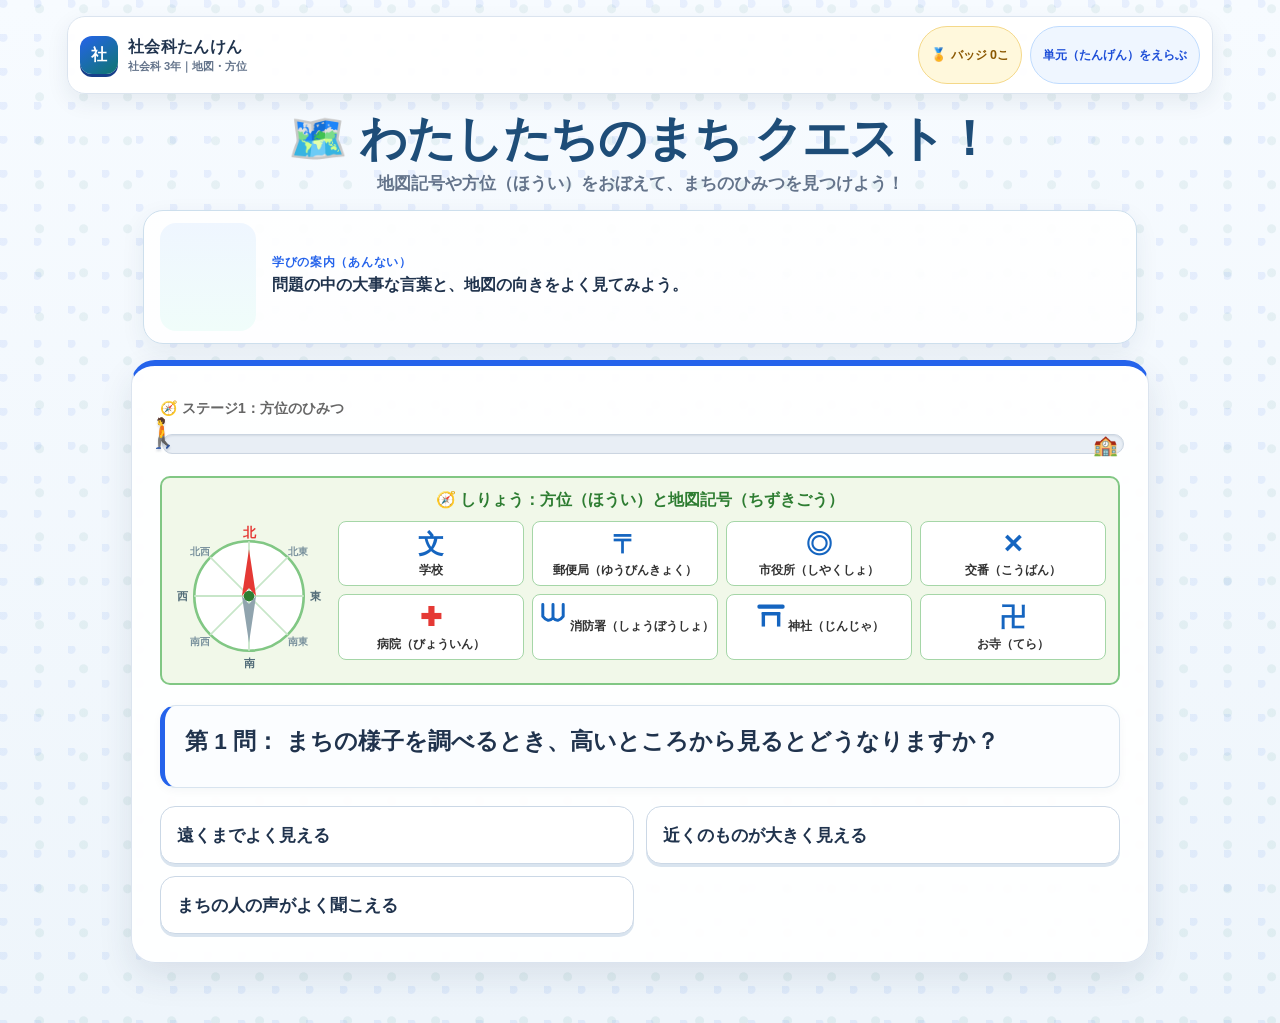
==== commit 60f222c9: "単元①ステージ1の問題を差し替え（太陽の問題を削除し、コンパスの赤い針の問題に）" ====
--- a/unit1.html
+++ b/unit1.html
@@ -158,7 +158,7 @@
 
         const allQuestions = {
             stage1: [
-                { q: "太陽がのぼる方角は、どこですか？", c: ["東（ひがし）", "西（にし）", "南（みなみ）", "北（きた）"], a: "東（ひがし）", exp: "朝、太陽は東からのぼって、夕方に西へしずむんだね。これを覚えておくと方位（ほうい）がわかるよ！" },
+                { q: "方位を調べるコンパスの、赤い針（はり）が指す方角は、どこですか？", c: ["北（きた）", "南（みなみ）", "東（ひがし）", "西（にし）"], a: "北（きた）", exp: "コンパスの赤い針は、いつも北（きた）を指すようにできているよ。だから針を見れば、北がどちらの方角かすぐわかるね。上のしりょうのコンパスでも、赤い針が北を指しているよ！" },
                 { q: "地図をみるとき、ふつうは「上」がどの方角になるように作られていますか？", c: ["北（きた）", "南（みなみ）", "東（ひがし）", "西（にし）"], a: "北（きた）", exp: "地図はふつう「北」が上になるように作られているよ。方位記号（ほういきごう）の矢印も、北を指しているね。上のしりょうのコンパスでもたしかめよう！" },
                 { q: "まちの様子を調べるとき、高いところから見るとどうなりますか？", c: ["遠くまでよく見える", "近くのものが大きく見える", "まちの人の声がよく聞こえる"], a: "遠くまでよく見える", exp: "高いところから見ると、まち全体の広がりや、どこに何があるかが一目でわかるね！" }
             ],
